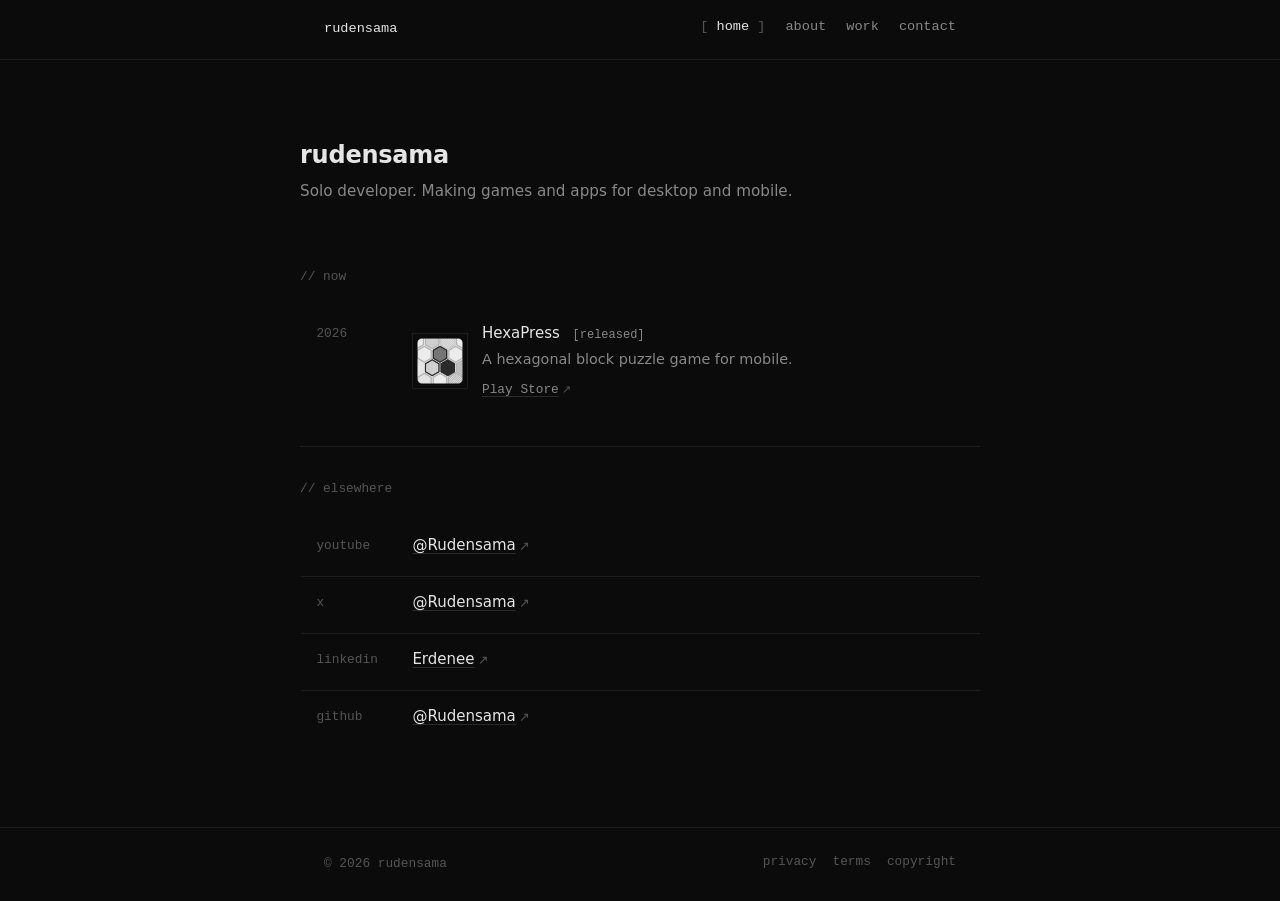
==== index.html @ e8235f29 "Restyle site with sharper, hand-built feel Replace rounded pill badges, card-hover backgrounds, and " ====
<!DOCTYPE html>
<html lang="en">
<head>
<meta charset="UTF-8" />
<meta name="viewport" content="width=device-width, initial-scale=1.0" />
<title>rudensama</title>
<meta name="description" content="rudensama — solo developer making games and apps." />
<meta name="theme-color" content="#0b0b0b" />
<link rel="icon" type="image/svg+xml" href="assets/img/favicon.svg" />
<link rel="stylesheet" href="assets/css/style.css" />
</head>
<body>

<header class="site-header">
  <nav class="nav">
    <a href="index.html" class="brand">rudensama</a>
    <button class="nav-toggle" aria-label="Toggle menu">menu</button>
    <ul class="nav-links">
      <li><a href="index.html">home</a></li>
      <li><a href="about.html">about</a></li>
      <li><a href="work.html">work</a></li>
      <li><a href="contact.html">contact</a></li>
    </ul>
  </nav>
</header>

<main>
  <section class="container intro">
    <h1>rudensama</h1>
    <p>Solo developer. Making games and apps for desktop and mobile.</p>
  </section>

  <section class="container section">
    <div class="section-label">now</div>
    <ul class="list">
      <li>
        <span class="meta">2026</span>
        <div class="item">
          <img class="thumb" src="assets/img/hexapress-icon.webp" alt="HexaPress icon" width="56" height="56" />
          <div>
            <div class="title">HexaPress <span class="badge badge-live">released</span></div>
            <div class="desc">A hexagonal block puzzle game for mobile.</div>
            <a class="btn" href="https://play.google.com/store/apps/details?id=rudensama.game.hexapress" target="_blank" rel="noopener">Play Store</a>
          </div>
        </div>
      </li>
    </ul>
  </section>

  <section class="container section">
    <div class="section-label">elsewhere</div>
    <ul class="list">
      <li>
        <span class="meta">youtube</span>
        <div>
          <div class="title"><a href="https://www.youtube.com/@Rudensama" target="_blank" rel="noopener">@Rudensama</a></div>
        </div>
      </li>
      <li>
        <span class="meta">x</span>
        <div>
          <div class="title"><a href="https://x.com/Rudensama" target="_blank" rel="noopener">@Rudensama</a></div>
        </div>
      </li>
      <li>
        <span class="meta">linkedin</span>
        <div>
          <div class="title"><a href="https://www.linkedin.com/in/sod-erdene-byambatogtokh-0b4773265/" target="_blank" rel="noopener">Erdenee</a></div>
        </div>
      </li>
      <li>
        <span class="meta">github</span>
        <div>
          <div class="title"><a href="https://github.com/Rudensama" target="_blank" rel="noopener">@Rudensama</a></div>
        </div>
      </li>
    </ul>
  </section>
</main>

<footer class="site-footer">
  <div class="container footer-row">
    <div>© <span data-year>2026</span> rudensama</div>
    <ul class="footer-links">
      <li><a href="privacy.html">privacy</a></li>
      <li><a href="terms.html">terms</a></li>
      <li><a href="copyright.html">copyright</a></li>
    </ul>
  </div>
</footer>

<script src="assets/js/main.js"></script>
</body>
</html>
---- assets/css/style.css ----
:root {
  --bg: #0b0b0b;
  --bg-elev: #111111;
  --text: #e5e5e5;
  --text-dim: #888888;
  --text-faint: #555555;
  --border: #1d1d1d;
  --border-strong: #2a2a2a;
  --accent: #ffffff;
  --maxw: 680px;
  --font: ui-sans-serif, system-ui, -apple-system, "Segoe UI", Roboto, sans-serif;
  --font-mono: ui-monospace, "JetBrains Mono", "SF Mono", Menlo, Consolas, monospace;
}

* {
  box-sizing: border-box;
  margin: 0;
  padding: 0;
}

html, body {
  background: var(--bg);
  color: var(--text);
}

body {
  font-family: var(--font);
  font-size: 15px;
  line-height: 1.6;
  min-height: 100vh;
  display: flex;
  flex-direction: column;
  -webkit-font-smoothing: antialiased;
  -moz-osx-font-smoothing: grayscale;
}

a {
  color: var(--text);
  text-decoration: underline;
  text-decoration-color: var(--border-strong);
  text-underline-offset: 3px;
  transition: text-decoration-color 0.15s ease;
}

a:hover {
  text-decoration-color: var(--text);
}

h1, h2, h3 {
  font-weight: 600;
  letter-spacing: -0.01em;
  color: var(--text);
}

h1 { font-size: 1.5rem; line-height: 1.3; }
h2 { font-size: 1.05rem; margin-bottom: 0.75rem; }
h3 { font-size: 0.95rem; margin-bottom: 0.25rem; }

p {
  color: var(--text-dim);
  margin-bottom: 1rem;
}

p strong { color: var(--text); font-weight: 600; }

ul {
  padding-left: 1.1rem;
  color: var(--text-dim);
  margin-bottom: 1rem;
}
ul li { margin-bottom: 0.3rem; }

code {
  font-family: var(--font-mono);
  font-size: 0.85em;
  color: var(--text);
  background: var(--bg-elev);
  padding: 0.1rem 0.35rem;
}

hr {
  border: none;
  border-top: 1px solid var(--border);
  margin: 2rem 0;
}

/* Layout */
.container {
  width: 100%;
  max-width: var(--maxw);
  margin: 0 auto;
  padding: 0 1.5rem;
}

main {
  flex: 1;
  padding: 3rem 0 5rem;
}

/* Header / Nav */
.site-header {
  border-bottom: 1px solid var(--border);
}

.nav {
  display: flex;
  align-items: center;
  justify-content: space-between;
  padding: 1rem 1.5rem;
  max-width: var(--maxw);
  margin: 0 auto;
  font-family: var(--font-mono);
  font-size: 0.85rem;
}

.brand {
  color: var(--text);
  text-decoration: none;
  font-weight: 500;
}

.brand:hover { text-decoration: none; }

.nav-links {
  list-style: none;
  padding: 0;
  margin: 0;
  display: flex;
  gap: 1.25rem;
}

.nav-links a {
  color: var(--text-dim);
  text-decoration: none;
}

.nav-links a:hover {
  color: var(--text);
}

.nav-links a.active {
  color: var(--text);
  text-decoration: none;
}

.nav-links a.active::before { content: "[ "; color: var(--text-faint); }
.nav-links a.active::after { content: " ]"; color: var(--text-faint); }

.nav-toggle {
  display: none;
  background: none;
  border: 1px solid var(--border);
  color: var(--text-dim);
  padding: 0.25rem 0.55rem;
  cursor: pointer;
  font-size: 0.9rem;
  font-family: var(--font-mono);
}

@media (max-width: 560px) {
  .nav-toggle { display: block; }
  .nav-links {
    display: none;
    position: absolute;
    top: 100%;
    left: 0;
    right: 0;
    flex-direction: column;
    background: var(--bg);
    border-bottom: 1px solid var(--border);
    padding: 0.75rem 1.5rem 1rem;
    gap: 0.6rem;
    z-index: 50;
  }
  .nav-links.open { display: flex; }
}

/* Hero / intro block */
.intro {
  padding: 2rem 0 1rem;
}

.intro h1 {
  margin-bottom: 0.5rem;
}

.intro p {
  font-size: 0.95rem;
  max-width: 540px;
}

/* Sections */
.section {
  padding: 2rem 0 0;
}

.section + .section {
  border-top: 1px solid var(--border);
  margin-top: 2rem;
}

.section-label {
  font-family: var(--font-mono);
  font-size: 0.8rem;
  color: var(--text-faint);
  margin-bottom: 1.25rem;
}

.section-label::before {
  content: "// ";
}

/* Work / project list */
.list {
  list-style: none;
  padding: 0;
  margin: 0;
}

.list li {
  display: grid;
  grid-template-columns: 5rem 1fr;
  gap: 1rem;
  padding: 0.85rem 0 0.85rem 0.9rem;
  border-left: 2px solid transparent;
  transition: border-color 0.15s ease;
}

.list li + li {
  border-top: 1px solid var(--border);
}

.list li:hover {
  border-left-color: var(--text-dim);
}

.list .meta {
  font-family: var(--font-mono);
  font-size: 0.8rem;
  color: var(--text-faint);
  padding-top: 0.15rem;
}

.list .item {
  display: flex;
  align-items: center;
  gap: 0.85rem;
}

.list .thumb {
  width: 56px;
  height: 56px;
  border: 1px solid var(--border);
  filter: grayscale(1);
  flex-shrink: 0;
}

.list .title {
  color: var(--text);
  font-weight: 500;
}

.list .desc {
  color: var(--text-dim);
  font-size: 0.9rem;
  margin-top: 0.15rem;
}

/* Status badges */
.badge {
  display: inline;
  font-family: var(--font-mono);
  font-size: 0.75rem;
  color: var(--text-faint);
  margin-left: 0.5rem;
}

.badge::before { content: "["; }
.badge::after { content: "]"; }

.badge-live {
  color: var(--text-dim);
}

.badge-soon {
  color: var(--text-faint);
}

/* Buttons */
.btn {
  display: inline-block;
  font-family: var(--font-mono);
  font-size: 0.8rem;
  margin-top: 0.6rem;
  color: var(--text-dim);
  text-decoration: underline;
  text-decoration-color: var(--border-strong);
  text-underline-offset: 3px;
}

.btn:hover {
  color: var(--text);
  text-decoration-color: var(--text);
}

/* Legal pages */
.legal {
  max-width: var(--maxw);
  margin: 0 auto;
}

.legal h1 {
  font-size: 1.4rem;
  margin-bottom: 0.25rem;
}

.legal .updated {
  font-family: var(--font-mono);
  font-size: 0.8rem;
  color: var(--text-faint);
  margin-bottom: 2rem;
}

.legal h2 {
  margin-top: 2rem;
  font-size: 1rem;
  color: var(--text);
}

.legal h3 {
  margin-top: 1.25rem;
  font-size: 0.9rem;
  color: var(--text);
}

/* Footer */
.site-footer {
  border-top: 1px solid var(--border);
  padding: 1.5rem 0;
  margin-top: auto;
  color: var(--text-faint);
  font-family: var(--font-mono);
  font-size: 0.8rem;
}

.footer-row {
  display: flex;
  justify-content: space-between;
  align-items: center;
  gap: 1rem;
  flex-wrap: wrap;
}

.footer-links {
  display: flex;
  gap: 1rem;
  list-style: none;
  flex-wrap: wrap;
  padding: 0;
  margin: 0;
}

.footer-links a {
  color: var(--text-faint);
  text-decoration: none;
}

.footer-links a:hover {
  color: var(--text);
}

/* Email */
.email {
  font-family: var(--font-mono);
  color: var(--text);
}

::selection {
  background: var(--text);
  color: var(--bg);
}

/* Keyboard focus */
a:focus-visible,
button:focus-visible {
  outline: 1px solid var(--text);
  outline-offset: 3px;
  border-radius: 2px;
}

/* External links */
a[target="_blank"]::after {
  content: "\2197";
  display: inline-block;
  margin-left: 0.25em;
  color: var(--text-faint);
  font-size: 0.85em;
  text-decoration: none;
}
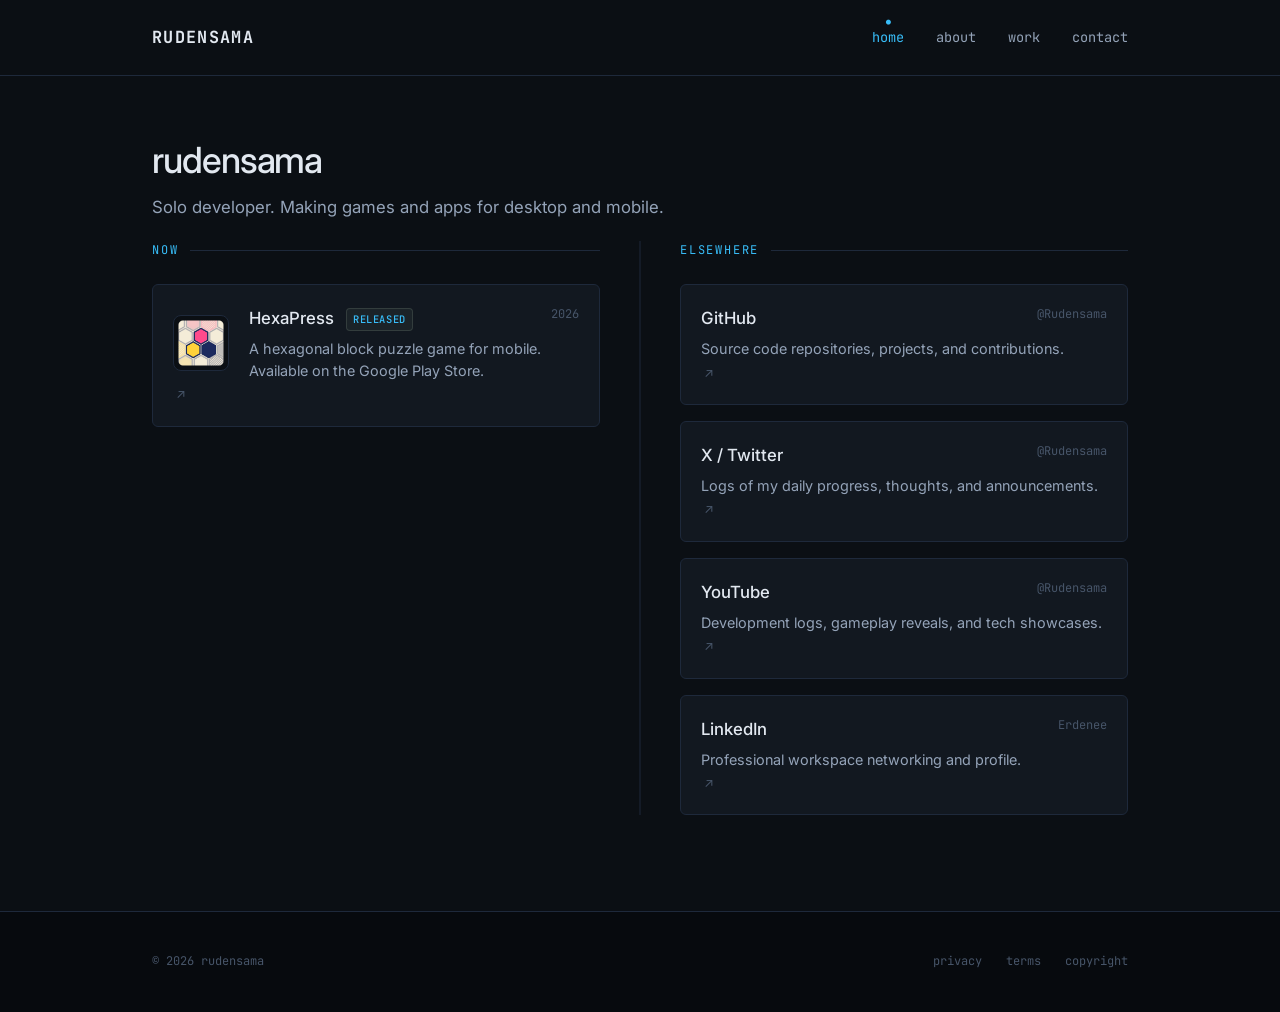
==== commit b958bb20: "Update all pages with refined styling and content" ====
--- a/index.html
+++ b/index.html
@@ -1,13 +1,13 @@
 <!DOCTYPE html>
 <html lang="en">
 <head>
-<meta charset="UTF-8" />
-<meta name="viewport" content="width=device-width, initial-scale=1.0" />
-<title>rudensama</title>
-<meta name="description" content="rudensama — solo developer making games and apps." />
-<meta name="theme-color" content="#0b0b0b" />
-<link rel="icon" type="image/svg+xml" href="assets/img/favicon.svg" />
-<link rel="stylesheet" href="assets/css/style.css" />
+  <meta charset="UTF-8" />
+  <meta name="viewport" content="width=device-width, initial-scale=1.0" />
+  <title>rudensama</title>
+  <meta name="description" content="rudensama — solo developer making games and apps." />
+  <meta name="theme-color" content="#0b0f14" />
+  <link rel="icon" type="image/svg+xml" href="assets/img/favicon.svg" />
+  <link rel="stylesheet" href="assets/css/style.css" />
 </head>
 <body>
 
@@ -25,57 +25,75 @@
 </header>
 
 <main>
-  <section class="container intro">
-    <h1>rudensama</h1>
-    <p>Solo developer. Making games and apps for desktop and mobile.</p>
-  </section>
-
-  <section class="container section">
-    <div class="section-label">now</div>
-    <ul class="list">
-      <li>
-        <span class="meta">2026</span>
-        <div class="item">
-          <img class="thumb" src="assets/img/hexapress-icon.webp" alt="HexaPress icon" width="56" height="56" />
-          <div>
-            <div class="title">HexaPress <span class="badge badge-live">released</span></div>
-            <div class="desc">A hexagonal block puzzle game for mobile.</div>
-            <a class="btn" href="https://play.google.com/store/apps/details?id=rudensama.game.hexapress" target="_blank" rel="noopener">Play Store</a>
+  <div class="container fade-in">
+    <div class="intro-block">
+      <h1>rudensama</h1>
+      <p>Solo developer. Making games and apps for desktop and mobile.</p>
+    </div>
+    
+    <div class="main-grid">
+      <!-- Column 1: Featured Work / Now -->
+      <div class="grid-col">
+        <section>
+          <div class="section-title">now</div>
+          <div class="list">
+            <a href="https://play.google.com/store/apps/details?id=rudensama.game.hexapress" class="list-item" target="_blank" rel="noopener">
+              <div class="list-item-content">
+                <img class="list-item-icon" src="assets/img/hexapress-icon.webp" alt="HexaPress icon" width="56" height="56" />
+                <div class="list-item-text">
+                  <div class="list-item-header">
+                    <span class="item-title">HexaPress <span class="badge badge-live">released</span></span>
+                    <span class="item-meta">2026</span>
+                  </div>
+                  <div class="item-desc">A hexagonal block puzzle game for mobile. Available on the Google Play Store.</div>
+                </div>
+              </div>
+            </a>
           </div>
-        </div>
-      </li>
-    </ul>
-  </section>
-
-  <section class="container section">
-    <div class="section-label">elsewhere</div>
-    <ul class="list">
-      <li>
-        <span class="meta">youtube</span>
-        <div>
-          <div class="title"><a href="https://www.youtube.com/@Rudensama" target="_blank" rel="noopener">@Rudensama</a></div>
-        </div>
-      </li>
-      <li>
-        <span class="meta">x</span>
-        <div>
-          <div class="title"><a href="https://x.com/Rudensama" target="_blank" rel="noopener">@Rudensama</a></div>
-        </div>
-      </li>
-      <li>
-        <span class="meta">linkedin</span>
-        <div>
-          <div class="title"><a href="https://www.linkedin.com/in/sod-erdene-byambatogtokh-0b4773265/" target="_blank" rel="noopener">Erdenee</a></div>
-        </div>
-      </li>
-      <li>
-        <span class="meta">github</span>
-        <div>
-          <div class="title"><a href="https://github.com/Rudensama" target="_blank" rel="noopener">@Rudensama</a></div>
-        </div>
-      </li>
-    </ul>
-  </section>
+        </section>
+      </div>
+      
+      <!-- Column 2: Else / Connections -->
+      <div class="grid-col">
+        <section>
+          <div class="section-title">elsewhere</div>
+          <div class="list">
+            <a href="https://github.com/Rudensama" class="list-item" target="_blank" rel="noopener">
+              <div class="list-item-header">
+                <span class="item-title">GitHub</span>
+                <span class="item-meta">@Rudensama</span>
+              </div>
+              <div class="item-desc">Source code repositories, projects, and contributions.</div>
+            </a>
+            
+            <a href="https://x.com/Rudensama" class="list-item" target="_blank" rel="noopener">
+              <div class="list-item-header">
+                <span class="item-title">X / Twitter</span>
+                <span class="item-meta">@Rudensama</span>
+              </div>
+              <div class="item-desc">Logs of my daily progress, thoughts, and announcements.</div>
+            </a>
+            
+            <a href="https://www.youtube.com/@Rudensama" class="list-item" target="_blank" rel="noopener">
+              <div class="list-item-header">
+                <span class="item-title">YouTube</span>
+                <span class="item-meta">@Rudensama</span>
+              </div>
+              <div class="item-desc">Development logs, gameplay reveals, and tech showcases.</div>
+            </a>
+            
+            <a href="https://www.linkedin.com/in/sod-erdene-byambatogtokh-0b4773265/" class="list-item" target="_blank" rel="noopener">
+              <div class="list-item-header">
+                <span class="item-title">LinkedIn</span>
+                <span class="item-meta">Erdenee</span>
+              </div>
+              <div class="item-desc">Professional workspace networking and profile.</div>
+            </a>
+          </div>
+        </section>
+      </div>
+    </div>
+  </div>
 </main>
 
 <footer class="site-footer">
--- a/assets/css/style.css
+++ b/assets/css/style.css
@@ -1,87 +1,100 @@
+@import url('https://fonts.googleapis.com/css2?family=Inter:ital,opsz,wght@0,14..32,100..900;1,14..32,100..900&family=JetBrains+Mono:ital,wght@0,100..800;1,100..800&display=swap');
+
 :root {
-  --bg: #0b0b0b;
-  --bg-elev: #111111;
-  --text: #e5e5e5;
-  --text-dim: #888888;
-  --text-faint: #555555;
-  --border: #1d1d1d;
-  --border-strong: #2a2a2a;
-  --accent: #ffffff;
-  --maxw: 680px;
-  --font: ui-sans-serif, system-ui, -apple-system, "Segoe UI", Roboto, sans-serif;
-  --font-mono: ui-monospace, "JetBrains Mono", "SF Mono", Menlo, Consolas, monospace;
-}
-
-* {
+  --bg: #0b0f14;
+  --bg-elev: #121820;
+  --bg-hover: #1a222d;
+  --text: #e2e8f0;
+  --text-dim: #94a3b8;
+  --text-faint: #475569;
+  --border: #1e293b;
+  --border-hover: #334155;
+  --accent: #38bdf8;
+  --accent-dim: #0284c7;
+  --accent-faint: rgba(56, 189, 248, 0.05);
+  --maxw: 1040px;
+  --font: 'Inter', -apple-system, BlinkMacSystemFont, "Segoe UI", Roboto, sans-serif;
+  --font-mono: 'JetBrains Mono', ui-monospace, "SF Mono", Menlo, Monaco, Consolas, monospace;
+  --transition: all 0.25s cubic-bezier(0.16, 1, 0.3, 1);
+}
+
+*, *::before, *::after {
   box-sizing: border-box;
   margin: 0;
   padding: 0;
 }
 
-html, body {
+html {
+  scroll-behavior: smooth;
   background: var(--bg);
-  color: var(--text);
 }
 
 body {
+  background: var(--bg);
+  color: var(--text);
   font-family: var(--font);
   font-size: 15px;
-  line-height: 1.6;
+  line-height: 1.625;
   min-height: 100vh;
   display: flex;
   flex-direction: column;
   -webkit-font-smoothing: antialiased;
   -moz-osx-font-smoothing: grayscale;
-}
-
+  overflow-x: hidden;
+}
+
+/* Typography */
+h1, h2, h3 {
+  color: var(--text);
+  font-weight: 500;
+  letter-spacing: -0.02em;
+}
+
+p {
+  color: var(--text-dim);
+  margin-bottom: 1.25rem;
+}
+
+p strong {
+  color: var(--text);
+  font-weight: 600;
+}
+
+code {
+  font-family: var(--font-mono);
+  font-size: 0.85em;
+  background: var(--bg-elev);
+  border: 1px solid var(--border);
+  padding: 0.15rem 0.4rem;
+  border-radius: 4px;
+  color: var(--text);
+}
+
+/* Links */
 a {
   color: var(--text);
-  text-decoration: underline;
-  text-decoration-color: var(--border-strong);
-  text-underline-offset: 3px;
-  transition: text-decoration-color 0.15s ease;
+  text-decoration: none;
+  border-bottom: 1px solid var(--border);
+  transition: var(--transition);
 }
 
 a:hover {
-  text-decoration-color: var(--text);
-}
-
-h1, h2, h3 {
-  font-weight: 600;
-  letter-spacing: -0.01em;
-  color: var(--text);
-}
-
-h1 { font-size: 1.5rem; line-height: 1.3; }
-h2 { font-size: 1.05rem; margin-bottom: 0.75rem; }
-h3 { font-size: 0.95rem; margin-bottom: 0.25rem; }
-
-p {
-  color: var(--text-dim);
-  margin-bottom: 1rem;
-}
-
-p strong { color: var(--text); font-weight: 600; }
-
-ul {
-  padding-left: 1.1rem;
-  color: var(--text-dim);
-  margin-bottom: 1rem;
-}
-ul li { margin-bottom: 0.3rem; }
-
-code {
-  font-family: var(--font-mono);
+  color: var(--accent);
+  border-bottom-color: var(--accent);
+}
+
+a[target="_blank"]::after {
+  content: "\2197";
+  display: inline-block;
+  margin-left: 0.25em;
+  color: var(--text-faint);
   font-size: 0.85em;
-  color: var(--text);
-  background: var(--bg-elev);
-  padding: 0.1rem 0.35rem;
-}
-
-hr {
-  border: none;
-  border-top: 1px solid var(--border);
-  margin: 2rem 0;
+  transition: var(--transition);
+}
+
+a[target="_blank"]:hover::after {
+  color: var(--accent);
+  transform: translate(1px, -1px);
 }
 
 /* Layout */
@@ -89,76 +102,152 @@
   width: 100%;
   max-width: var(--maxw);
   margin: 0 auto;
-  padding: 0 1.5rem;
+  padding: 0 2rem;
 }
 
 main {
   flex: 1;
-  padding: 3rem 0 5rem;
-}
-
-/* Header / Nav */
+  padding: 4rem 0 6rem;
+}
+
+/* Symmetrical Grid System */
+.main-grid {
+  display: grid;
+  grid-template-columns: 1fr;
+  gap: 3rem;
+  align-items: start;
+}
+
+@media (min-width: 768px) {
+  .main-grid {
+    grid-template-columns: 1fr 1fr;
+    gap: 5rem;
+    position: relative;
+  }
+  
+  .main-grid::before {
+    content: '';
+    position: absolute;
+    top: 0;
+    bottom: 0;
+    left: 50%;
+    width: 1px;
+    background: var(--border);
+    transform: translateX(-50%);
+    pointer-events: none;
+  }
+}
+
+.grid-col {
+  display: flex;
+  flex-direction: column;
+  gap: 2.5rem;
+}
+
+/* Site Header */
 .site-header {
   border-bottom: 1px solid var(--border);
+  padding: 1.5rem 0;
+  position: relative;
 }
 
 .nav {
   display: flex;
+  justify-content: space-between;
   align-items: center;
-  justify-content: space-between;
-  padding: 1rem 1.5rem;
   max-width: var(--maxw);
   margin: 0 auto;
-  font-family: var(--font-mono);
-  font-size: 0.85rem;
+  padding: 0 2rem;
 }
 
 .brand {
-  color: var(--text);
-  text-decoration: none;
-  font-weight: 500;
-}
-
-.brand:hover { text-decoration: none; }
+  font-family: var(--font-mono);
+  font-weight: 700;
+  font-size: 1.05rem;
+  letter-spacing: 0.08em;
+  text-transform: uppercase;
+  color: var(--text);
+  border: none;
+}
+
+.brand:hover {
+  color: var(--accent);
+  border: none;
+}
 
 .nav-links {
+  display: flex;
+  gap: 2rem;
   list-style: none;
   padding: 0;
   margin: 0;
-  display: flex;
-  gap: 1.25rem;
 }
 
 .nav-links a {
-  color: var(--text-dim);
-  text-decoration: none;
+  font-family: var(--font-mono);
+  font-size: 0.85rem;
+  text-transform: lowercase;
+  color: var(--text-dim);
+  border: none;
+  position: relative;
+  padding: 0.25rem 0;
+}
+
+.nav-links a::after {
+  content: '';
+  position: absolute;
+  bottom: 0;
+  left: 0;
+  width: 0;
+  height: 1px;
+  background: var(--accent);
+  transition: var(--transition);
 }
 
 .nav-links a:hover {
   color: var(--text);
 }
 
+.nav-links a:hover::after {
+  width: 100%;
+}
+
 .nav-links a.active {
-  color: var(--text);
-  text-decoration: none;
-}
-
-.nav-links a.active::before { content: "[ "; color: var(--text-faint); }
-.nav-links a.active::after { content: " ]"; color: var(--text-faint); }
+  color: var(--accent);
+}
+
+.nav-links a.active::before {
+  content: '●';
+  font-size: 0.5rem;
+  position: absolute;
+  top: -0.5rem;
+  left: 50%;
+  transform: translateX(-50%);
+  color: var(--accent);
+}
 
 .nav-toggle {
   display: none;
   background: none;
   border: 1px solid var(--border);
-  color: var(--text-dim);
-  padding: 0.25rem 0.55rem;
+  border-radius: 4px;
+  color: var(--text-dim);
+  padding: 0.4rem 0.8rem;
   cursor: pointer;
-  font-size: 0.9rem;
-  font-family: var(--font-mono);
-}
-
-@media (max-width: 560px) {
-  .nav-toggle { display: block; }
+  font-size: 0.8rem;
+  font-family: var(--font-mono);
+  transition: var(--transition);
+}
+
+.nav-toggle:hover {
+  border-color: var(--accent);
+  color: var(--text);
+}
+
+@media (max-width: 767px) {
+  .nav-toggle {
+    display: block;
+  }
   .nav-links {
     display: none;
     position: absolute;
@@ -168,194 +257,351 @@
     flex-direction: column;
     background: var(--bg);
     border-bottom: 1px solid var(--border);
-    padding: 0.75rem 1.5rem 1rem;
-    gap: 0.6rem;
-    z-index: 50;
-  }
-  .nav-links.open { display: flex; }
-}
-
-/* Hero / intro block */
-.intro {
-  padding: 2rem 0 1rem;
-}
-
-.intro h1 {
-  margin-bottom: 0.5rem;
-}
-
-.intro p {
-  font-size: 0.95rem;
-  max-width: 540px;
+    padding: 1.5rem 2rem;
+    gap: 1rem;
+    z-index: 100;
+  }
+  .nav-links.open {
+    display: flex;
+  }
+  .nav-links a.active::before {
+    display: none;
+  }
+  .nav-links a.active::after {
+    content: '';
+    position: absolute;
+    bottom: 0;
+    left: 0;
+    width: 1rem;
+    height: 1px;
+    background: var(--accent);
+  }
+}
+
+/* Intro block */
+.intro-block {
+  margin-bottom: 1rem;
+}
+
+.intro-block h1 {
+  font-size: 2.25rem;
+  line-height: 1.15;
+  margin-bottom: 0.75rem;
+  letter-spacing: -0.03em;
+}
+
+.intro-block p {
+  font-size: 1.05rem;
+  color: var(--text-dim);
+  line-height: 1.6;
 }
 
 /* Sections */
-.section {
-  padding: 2rem 0 0;
-}
-
-.section + .section {
-  border-top: 1px solid var(--border);
-  margin-top: 2rem;
-}
-
-.section-label {
-  font-family: var(--font-mono);
-  font-size: 0.8rem;
-  color: var(--text-faint);
-  margin-bottom: 1.25rem;
-}
-
-.section-label::before {
-  content: "// ";
-}
-
-/* Work / project list */
+.section-title {
+  font-family: var(--font-mono);
+  font-size: 0.75rem;
+  text-transform: uppercase;
+  letter-spacing: 0.15em;
+  color: var(--accent);
+  margin-bottom: 1.5rem;
+  display: flex;
+  align-items: center;
+  gap: 0.75rem;
+}
+
+.section-title::after {
+  content: '';
+  flex: 1;
+  height: 1px;
+  background: var(--border);
+}
+
+/* Dynamic Cards / Lists */
 .list {
   list-style: none;
   padding: 0;
   margin: 0;
-}
-
-.list li {
-  display: grid;
-  grid-template-columns: 5rem 1fr;
+  display: flex;
+  flex-direction: column;
   gap: 1rem;
-  padding: 0.85rem 0 0.85rem 0.9rem;
-  border-left: 2px solid transparent;
-  transition: border-color 0.15s ease;
-}
-
-.list li + li {
-  border-top: 1px solid var(--border);
-}
-
-.list li:hover {
-  border-left-color: var(--text-dim);
-}
-
-.list .meta {
-  font-family: var(--font-mono);
-  font-size: 0.8rem;
-  color: var(--text-faint);
-  padding-top: 0.15rem;
-}
-
-.list .item {
-  display: flex;
+}
+
+.list-item {
+  display: block;
+  border: 1px solid var(--border);
+  background: var(--bg-elev);
+  padding: 1.25rem;
+  border-radius: 6px;
+  transition: var(--transition);
+  text-decoration: none;
+  color: inherit;
+}
+
+.list-item:hover {
+  border-color: var(--accent);
+  background: var(--bg-hover);
+  transform: translateY(-2px);
+}
+
+.list-item:hover .item-title {
+  color: var(--accent);
+}
+
+.list-item-content {
+  display: flex;
+  gap: 1.25rem;
   align-items: center;
-  gap: 0.85rem;
-}
-
-.list .thumb {
+}
+
+.list-item-icon {
   width: 56px;
   height: 56px;
+  border-radius: 8px;
   border: 1px solid var(--border);
-  filter: grayscale(1);
+  background: var(--bg);
+  object-fit: cover;
   flex-shrink: 0;
-}
-
-.list .title {
-  color: var(--text);
+  transition: var(--transition);
+}
+
+.list-item:hover .list-item-icon {
+  border-color: var(--accent);
+}
+
+.list-item-text {
+  flex: 1;
+}
+
+.list-item-header {
+  display: flex;
+  justify-content: space-between;
+  align-items: flex-start;
+  gap: 0.5rem;
+  margin-bottom: 0.35rem;
+}
+
+.item-title {
+  font-size: 1.05rem;
   font-weight: 500;
-}
-
-.list .desc {
-  color: var(--text-dim);
-  font-size: 0.9rem;
-  margin-top: 0.15rem;
-}
-
-/* Status badges */
-.badge {
-  display: inline;
+  color: var(--text);
+  transition: var(--transition);
+}
+
+.item-meta {
   font-family: var(--font-mono);
   font-size: 0.75rem;
   color: var(--text-faint);
+  white-space: nowrap;
+}
+
+.item-desc {
+  font-size: 0.9rem;
+  color: var(--text-dim);
+  line-height: 1.5;
+}
+
+/* Badges */
+.badge {
+  display: inline-block;
+  font-family: var(--font-mono);
+  font-size: 0.65rem;
+  font-weight: 500;
+  text-transform: uppercase;
+  letter-spacing: 0.05em;
+  padding: 0.15rem 0.4rem;
+  border-radius: 4px;
+  border: 1px solid transparent;
   margin-left: 0.5rem;
-}
-
-.badge::before { content: "["; }
-.badge::after { content: "]"; }
+  vertical-align: middle;
+}
 
 .badge-live {
-  color: var(--text-dim);
+  background: rgba(143, 168, 143, 0.08);
+  color: var(--accent);
+  border-color: rgba(143, 168, 143, 0.2);
 }
 
 .badge-soon {
+  background: rgba(80, 90, 80, 0.08);
+  color: var(--text-dim);
+  border-color: rgba(80, 90, 80, 0.2);
+}
+
+/* Buttons (DRY implementation) */
+.btn {
+  display: inline-flex;
+  align-items: center;
+  justify-content: center;
+  gap: 0.5rem;
+  font-family: var(--font-mono);
+  font-size: 0.8rem;
+  font-weight: 500;
+  color: var(--text);
+  background: var(--bg-elev);
+  border: 1px solid var(--border);
+  padding: 0.5rem 1rem;
+  border-radius: 4px;
+  text-decoration: none;
+  transition: var(--transition);
+  cursor: pointer;
+  margin-top: 0.75rem;
+}
+
+.btn::after {
+  content: none !important; /* Prevent external link arrow on buttons */
+}
+
+.btn:hover {
+  color: var(--bg);
+  background: var(--accent);
+  border-color: var(--accent);
+}
+
+.btn-secondary {
+  background: transparent;
+  border-color: var(--border);
+  color: var(--text-dim);
+}
+
+.btn-secondary:hover {
+  background: var(--bg-elev);
+  border-color: var(--accent);
+  color: var(--text);
+}
+
+/* Support guidelines */
+.checklist {
+  list-style: none;
+  padding: 0;
+  margin: 0 0 1.5rem 0;
+  display: flex;
+  flex-direction: column;
+  gap: 0.5rem;
+}
+
+.checklist li {
+  position: relative;
+  padding-left: 1.5rem;
+  color: var(--text-dim);
+  font-size: 0.925rem;
+}
+
+.checklist li::before {
+  content: '→';
+  position: absolute;
+  left: 0;
+  color: var(--accent);
+  font-family: var(--font-mono);
+}
+
+/* Legal Pages Styling (Sticky Symmetrical Layout) */
+.legal-sidebar {
+  position: sticky;
+  top: 3rem;
+}
+
+.legal-sidebar h1 {
+  font-size: 2.25rem;
+  margin-bottom: 0.5rem;
+  letter-spacing: -0.03em;
+}
+
+.legal-sidebar .updated {
+  font-family: var(--font-mono);
+  font-size: 0.75rem;
   color: var(--text-faint);
-}
-
-/* Buttons */
-.btn {
-  display: inline-block;
+  margin-bottom: 2.5rem;
+}
+
+.legal-toc {
+  list-style: none;
+  padding: 0;
+  margin: 0;
+  display: none;
+  flex-direction: column;
+  gap: 0.75rem;
+}
+
+@media (min-width: 768px) {
+  .legal-toc {
+    display: flex;
+  }
+}
+
+.legal-toc a {
   font-family: var(--font-mono);
   font-size: 0.8rem;
-  margin-top: 0.6rem;
-  color: var(--text-dim);
-  text-decoration: underline;
-  text-decoration-color: var(--border-strong);
-  text-underline-offset: 3px;
-}
-
-.btn:hover {
-  color: var(--text);
-  text-decoration-color: var(--text);
-}
-
-/* Legal pages */
-.legal {
-  max-width: var(--maxw);
-  margin: 0 auto;
-}
-
-.legal h1 {
-  font-size: 1.4rem;
-  margin-bottom: 0.25rem;
-}
-
-.legal .updated {
-  font-family: var(--font-mono);
-  font-size: 0.8rem;
-  color: var(--text-faint);
-  margin-bottom: 2rem;
-}
-
-.legal h2 {
-  margin-top: 2rem;
-  font-size: 1rem;
-  color: var(--text);
-}
-
-.legal h3 {
-  margin-top: 1.25rem;
-  font-size: 0.9rem;
-  color: var(--text);
-}
-
-/* Footer */
+  color: var(--text-dim);
+  border: none;
+}
+
+.legal-toc a:hover {
+  color: var(--accent);
+}
+
+.legal-content h2 {
+  font-size: 1.15rem;
+  margin: 2.5rem 0 1rem;
+  color: var(--text);
+  font-weight: 600;
+  display: flex;
+  align-items: center;
+  gap: 0.5rem;
+}
+
+.legal-content h2::before {
+  content: '#';
+  color: var(--accent-dim);
+  font-family: var(--font-mono);
+  font-weight: 400;
+  font-size: 0.9em;
+}
+
+.legal-content h3 {
+  font-size: 0.95rem;
+  margin: 1.5rem 0 0.5rem;
+  color: var(--text);
+}
+
+.legal-content ul {
+  padding-left: 1.25rem;
+  color: var(--text-dim);
+  margin-bottom: 1.25rem;
+}
+
+.legal-content ul li {
+  margin-bottom: 0.4rem;
+  font-size: 0.925rem;
+}
+
+.legal-content p {
+  font-size: 0.925rem;
+  margin-bottom: 1.25rem;
+}
+
+/* Site Footer */
 .site-footer {
   border-top: 1px solid var(--border);
-  padding: 1.5rem 0;
+  padding: 2.5rem 0;
   margin-top: auto;
-  color: var(--text-faint);
-  font-family: var(--font-mono);
-  font-size: 0.8rem;
+  background: #070a0e;
 }
 
 .footer-row {
   display: flex;
   justify-content: space-between;
   align-items: center;
-  gap: 1rem;
+  gap: 1.5rem;
   flex-wrap: wrap;
+  font-family: var(--font-mono);
+  font-size: 0.75rem;
+  color: var(--text-faint);
 }
 
 .footer-links {
   display: flex;
-  gap: 1rem;
+  gap: 1.5rem;
   list-style: none;
-  flex-wrap: wrap;
   padding: 0;
   margin: 0;
 }
@@ -363,37 +609,32 @@
 .footer-links a {
   color: var(--text-faint);
   text-decoration: none;
+  border: none;
 }
 
 .footer-links a:hover {
-  color: var(--text);
-}
-
-/* Email */
-.email {
-  font-family: var(--font-mono);
-  color: var(--text);
-}
-
+  color: var(--accent);
+}
+
+/* Animations */
+@keyframes fadeIn {
+  from { opacity: 0; transform: translateY(8px); }
+  to { opacity: 1; transform: translateY(0); }
+}
+
+.fade-in {
+  animation: fadeIn 0.4s cubic-bezier(0.16, 1, 0.3, 1) forwards;
+}
+
+/* Selection and Focus */
 ::selection {
-  background: var(--text);
+  background: var(--accent);
   color: var(--bg);
 }
 
-/* Keyboard focus */
 a:focus-visible,
 button:focus-visible {
-  outline: 1px solid var(--text);
+  outline: 2px solid var(--accent);
   outline-offset: 3px;
-  border-radius: 2px;
-}
-
-/* External links */
-a[target="_blank"]::after {
-  content: "\2197";
-  display: inline-block;
-  margin-left: 0.25em;
-  color: var(--text-faint);
-  font-size: 0.85em;
-  text-decoration: none;
-}
+  border-radius: 4px;
+}
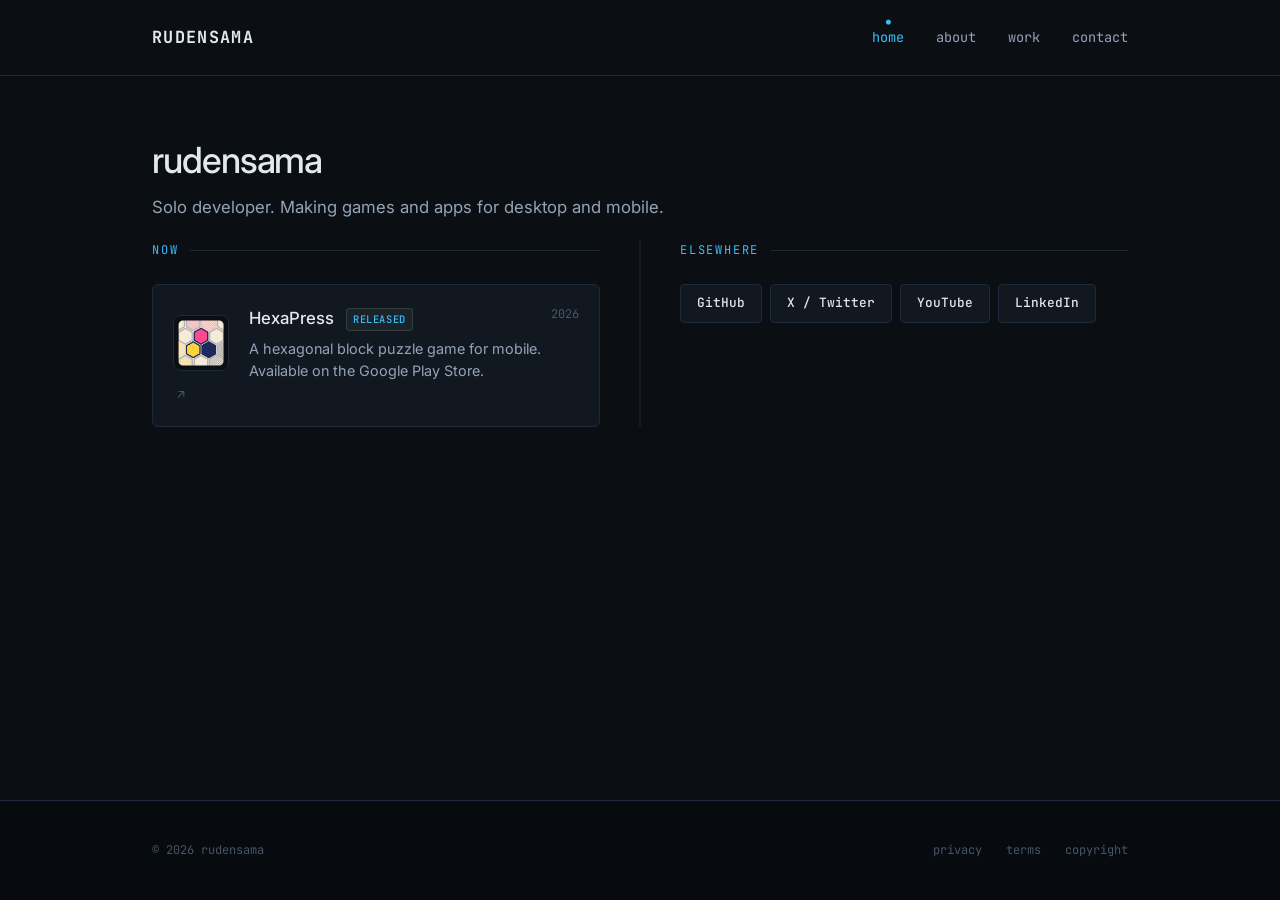
==== commit 9c2536f8: "Match home social buttons to contact page style" ====
--- a/index.html
+++ b/index.html
@@ -57,38 +57,11 @@
       <div class="grid-col">
         <section>
           <div class="section-title">elsewhere</div>
-          <div class="list">
-            <a href="https://github.com/Rudensama" class="list-item" target="_blank" rel="noopener">
-              <div class="list-item-header">
-                <span class="item-title">GitHub</span>
-                <span class="item-meta">@Rudensama</span>
-              </div>
-              <div class="item-desc">Source code repositories, projects, and contributions.</div>
-            </a>
-            
-            <a href="https://x.com/Rudensama" class="list-item" target="_blank" rel="noopener">
-              <div class="list-item-header">
-                <span class="item-title">X / Twitter</span>
-                <span class="item-meta">@Rudensama</span>
-              </div>
-              <div class="item-desc">Logs of my daily progress, thoughts, and announcements.</div>
-            </a>
-            
-            <a href="https://www.youtube.com/@Rudensama" class="list-item" target="_blank" rel="noopener">
-              <div class="list-item-header">
-                <span class="item-title">YouTube</span>
-                <span class="item-meta">@Rudensama</span>
-              </div>
-              <div class="item-desc">Development logs, gameplay reveals, and tech showcases.</div>
-            </a>
-            
-            <a href="https://www.linkedin.com/in/sod-erdene-byambatogtokh-0b4773265/" class="list-item" target="_blank" rel="noopener">
-              <div class="list-item-header">
-                <span class="item-title">LinkedIn</span>
-                <span class="item-meta">Erdenee</span>
-              </div>
-              <div class="item-desc">Professional workspace networking and profile.</div>
-            </a>
+          <div class="social-links">
+            <a href="https://github.com/Rudensama" class="btn" target="_blank" rel="noopener">GitHub</a>
+            <a href="https://x.com/Rudensama" class="btn" target="_blank" rel="noopener">X / Twitter</a>
+            <a href="https://www.youtube.com/@Rudensama" class="btn" target="_blank" rel="noopener">YouTube</a>
+            <a href="https://www.linkedin.com/in/sod-erdene-byambatogtokh-0b4773265/" class="btn" target="_blank" rel="noopener">LinkedIn</a>
           </div>
         </section>
       </div>
--- a/assets/css/style.css
+++ b/assets/css/style.css
@@ -469,6 +469,17 @@
   color: var(--text);
 }
 
+/* Social link buttons (small inline) */
+.social-links {
+  display: flex;
+  flex-wrap: wrap;
+  gap: 0.5rem;
+}
+
+.social-links .btn {
+  margin-top: 0;
+}
+
 /* Support guidelines */
 .checklist {
   list-style: none;
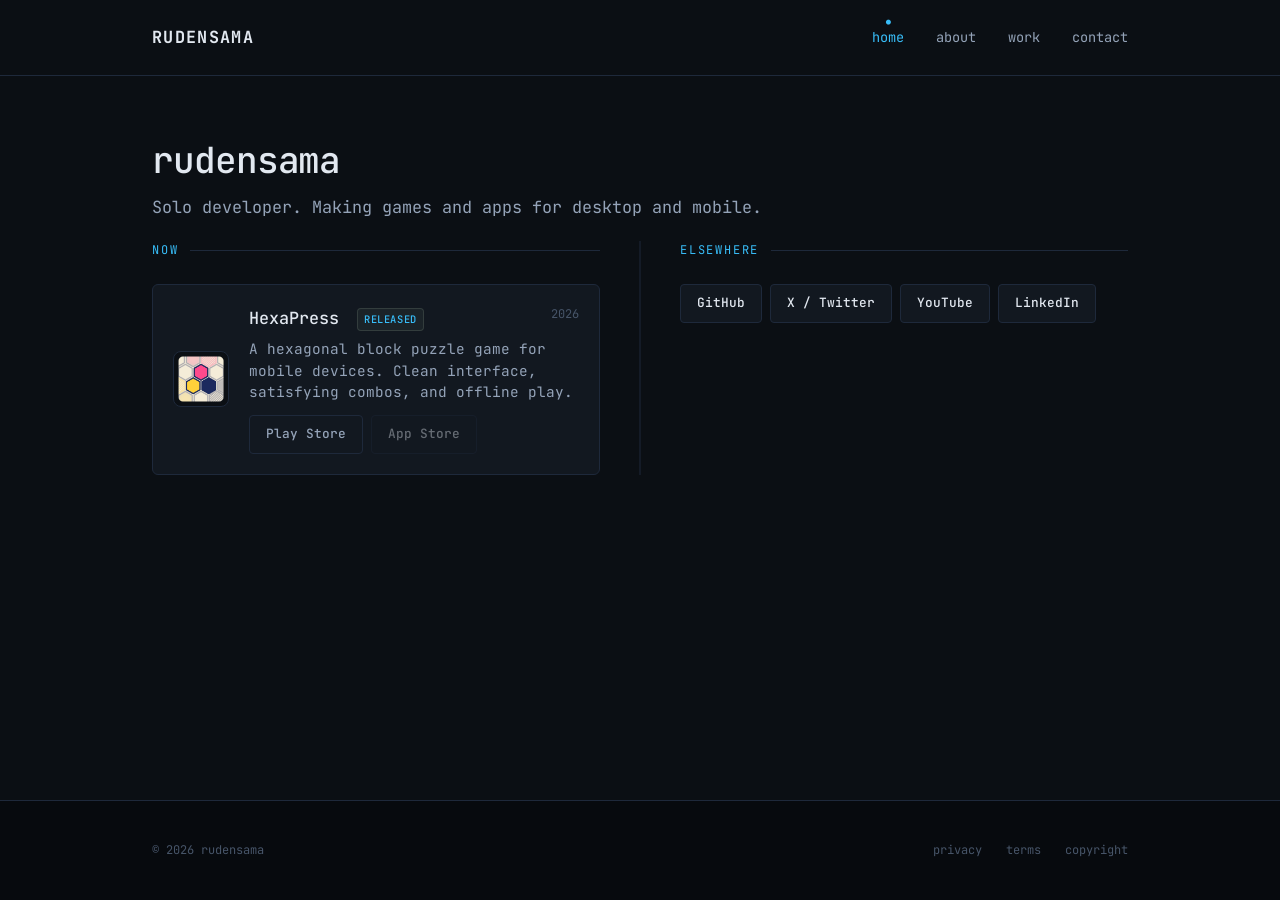
==== commit 55f78adc: "Match home project card to work page style, add disabled App Store button" ====
--- a/index.html
+++ b/index.html
@@ -37,7 +37,7 @@
         <section>
           <div class="section-title">now</div>
           <div class="list">
-            <a href="https://play.google.com/store/apps/details?id=rudensama.game.hexapress" class="list-item" target="_blank" rel="noopener">
+            <div class="list-item">
               <div class="list-item-content">
                 <img class="list-item-icon" src="assets/img/hexapress-icon.webp" alt="HexaPress icon" width="56" height="56" />
                 <div class="list-item-text">
@@ -45,10 +45,14 @@
                     <span class="item-title">HexaPress <span class="badge badge-live">released</span></span>
                     <span class="item-meta">2026</span>
                   </div>
-                  <div class="item-desc">A hexagonal block puzzle game for mobile. Available on the Google Play Store.</div>
+                  <div class="item-desc">A hexagonal block puzzle game for mobile devices. Clean interface, satisfying combos, and offline play.</div>
+                  <div class="btn-group">
+                    <a class="btn btn-secondary" href="https://play.google.com/store/apps/details?id=rudensama.game.hexapress" target="_blank" rel="noopener">Play Store</a>
+                    <a class="btn" disabled aria-disabled="true" style="opacity:0.4;pointer-events:none;cursor:not-allowed;" href="#">App Store</a>
+                  </div>
                 </div>
               </div>
-            </a>
+            </div>
           </div>
         </section>
       </div>
--- a/assets/css/style.css
+++ b/assets/css/style.css
@@ -13,7 +13,7 @@
   --accent-dim: #0284c7;
   --accent-faint: rgba(56, 189, 248, 0.05);
   --maxw: 1040px;
-  --font: 'Inter', -apple-system, BlinkMacSystemFont, "Segoe UI", Roboto, sans-serif;
+  --font: 'JetBrains Mono', ui-monospace, "SF Mono", Menlo, Monaco, Consolas, monospace;
   --font-mono: 'JetBrains Mono', ui-monospace, "SF Mono", Menlo, Monaco, Consolas, monospace;
   --transition: all 0.25s cubic-bezier(0.16, 1, 0.3, 1);
 }
@@ -469,6 +469,18 @@
   color: var(--text);
 }
 
+/* Button group (inline row) */
+.btn-group {
+  display: flex;
+  flex-wrap: wrap;
+  gap: 0.5rem;
+  margin-top: 0.75rem;
+}
+
+.btn-group .btn {
+  margin-top: 0;
+}
+
 /* Social link buttons (small inline) */
 .social-links {
   display: flex;
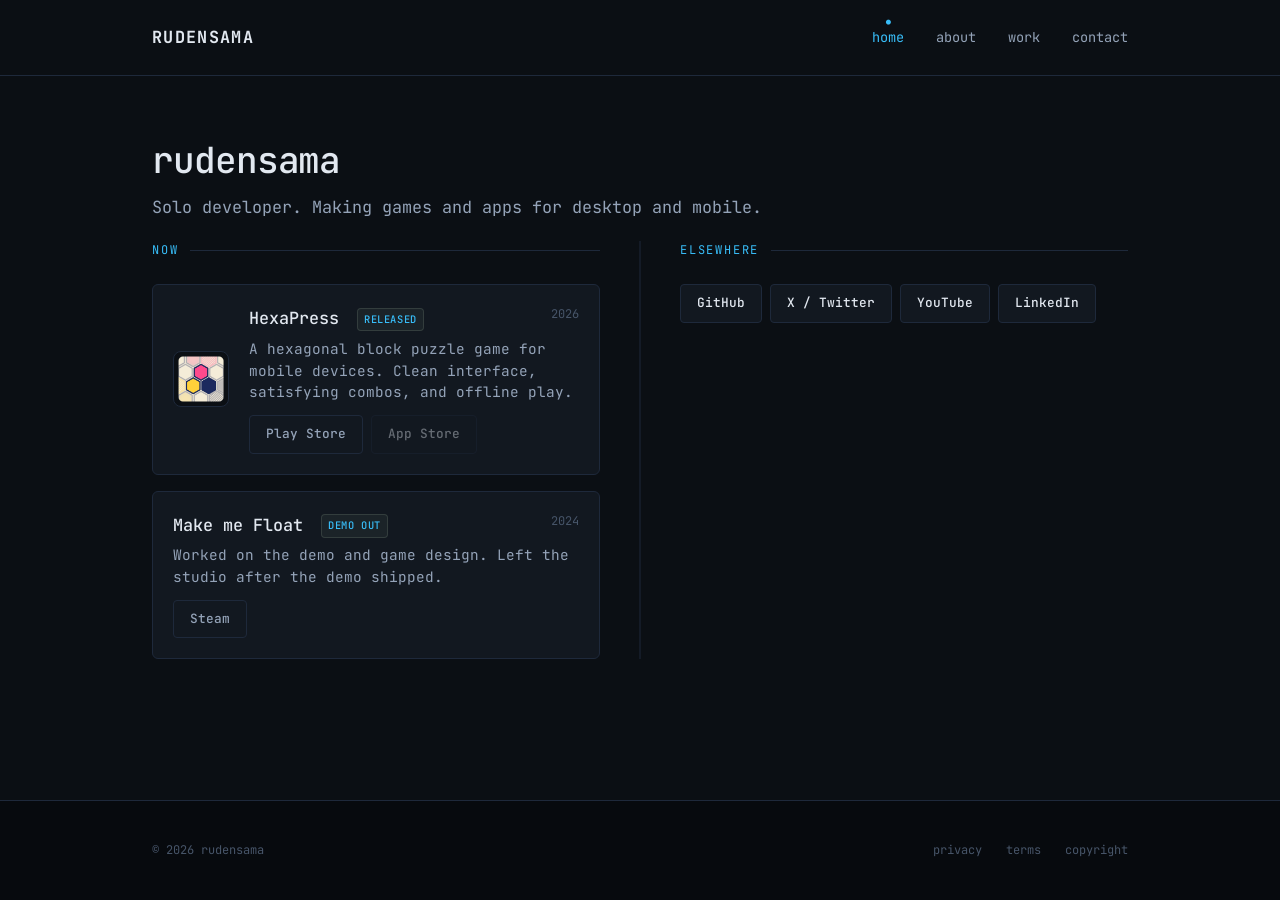
==== commit beff315a: "Add Make me Float project with Steam link below HexaPress" ====
--- a/index.html
+++ b/index.html
@@ -53,6 +53,20 @@
                 </div>
               </div>
             </div>
+            <div class="list-item">
+              <div class="list-item-content">
+                <div class="list-item-text">
+                  <div class="list-item-header">
+                    <span class="item-title">Make me Float <span class="badge badge-live">demo out</span></span>
+                    <span class="item-meta">2024</span>
+                  </div>
+                  <div class="item-desc">Worked on the demo and game design. Left the studio after the demo shipped.</div>
+                  <div class="btn-group">
+                    <a class="btn btn-secondary" href="https://store.steampowered.com/app/2165530/Make_me_Float/" target="_blank" rel="noopener">Steam</a>
+                  </div>
+                </div>
+              </div>
+            </div>
           </div>
         </section>
       </div>
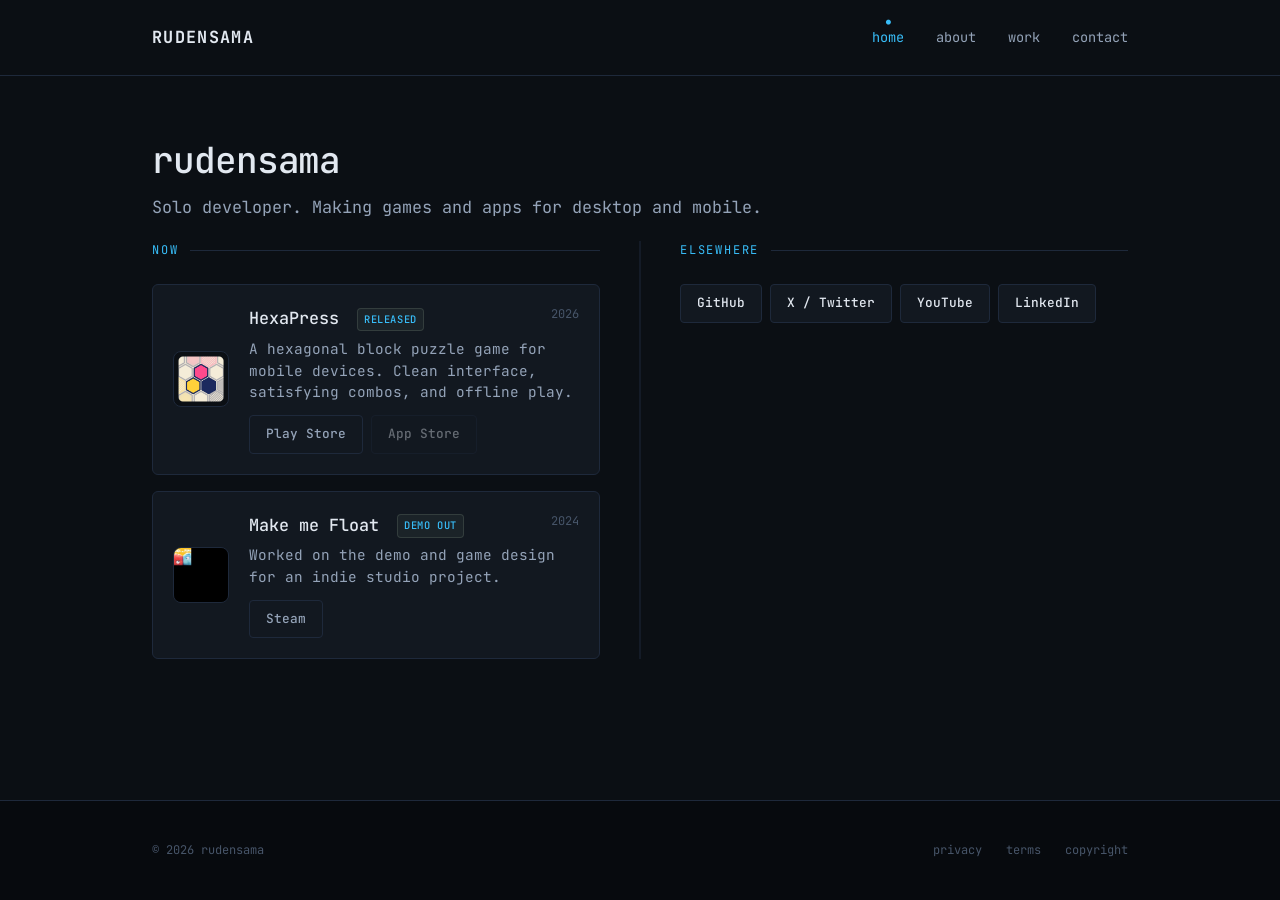
==== commit d3bd5b2f: "Add mmf_header icon, update Make me Float description" ====
--- a/index.html
+++ b/index.html
@@ -55,12 +55,13 @@
             </div>
             <div class="list-item">
               <div class="list-item-content">
+                <img class="list-item-icon" src="assets/img/mmf_header.jpg" alt="Make me Float icon" width="56" height="56" />
                 <div class="list-item-text">
                   <div class="list-item-header">
                     <span class="item-title">Make me Float <span class="badge badge-live">demo out</span></span>
                     <span class="item-meta">2024</span>
                   </div>
-                  <div class="item-desc">Worked on the demo and game design. Left the studio after the demo shipped.</div>
+                  <div class="item-desc">Worked on the demo and game design for an indie studio project.</div>
                   <div class="btn-group">
                     <a class="btn btn-secondary" href="https://store.steampowered.com/app/2165530/Make_me_Float/" target="_blank" rel="noopener">Steam</a>
                   </div>
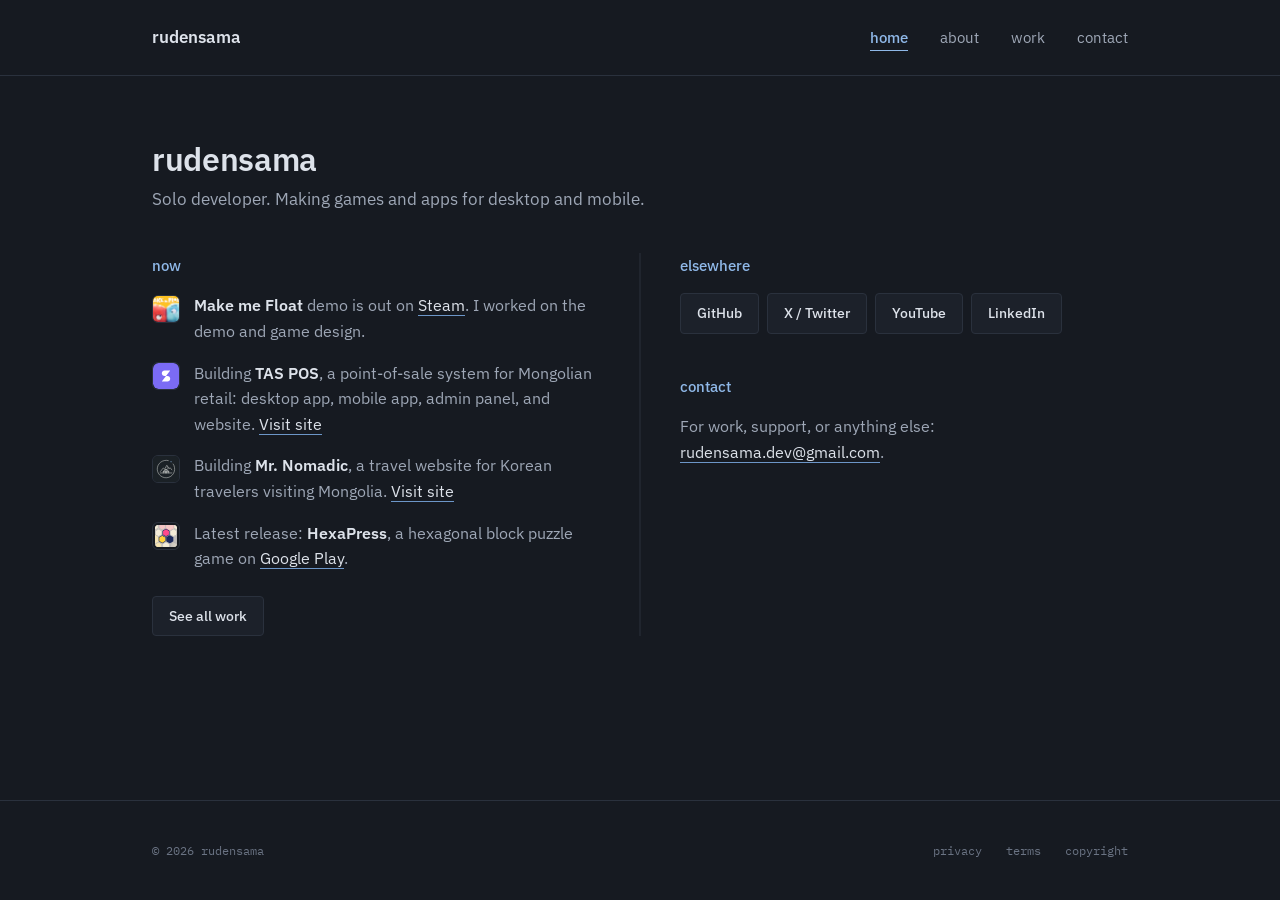
==== commit 748d2019: "Clean up site styling, add Mr. Nomadic, rework home page - Softer dark palette, IBM Plex Sans, plain" ====
--- a/index.html
+++ b/index.html
@@ -5,7 +5,7 @@
   <meta name="viewport" content="width=device-width, initial-scale=1.0" />
   <title>rudensama</title>
   <meta name="description" content="rudensama — solo developer making games and apps." />
-  <meta name="theme-color" content="#0b0f14" />
+  <meta name="theme-color" content="#161a21" />
   <link rel="icon" type="image/svg+xml" href="assets/img/favicon.svg" />
   <link rel="stylesheet" href="assets/css/style.css" />
 </head>
@@ -25,54 +25,38 @@
 </header>
 
 <main>
-  <div class="container fade-in">
+  <div class="container">
     <div class="intro-block">
       <h1>rudensama</h1>
       <p>Solo developer. Making games and apps for desktop and mobile.</p>
     </div>
-    
+
     <div class="main-grid">
-      <!-- Column 1: Featured Work / Now -->
       <div class="grid-col">
         <section>
           <div class="section-title">now</div>
-          <div class="list">
-            <div class="list-item">
-              <div class="list-item-content">
-                <img class="list-item-icon" src="assets/img/hexapress-icon.webp" alt="HexaPress icon" width="56" height="56" />
-                <div class="list-item-text">
-                  <div class="list-item-header">
-                    <span class="item-title">HexaPress <span class="badge badge-live">released</span></span>
-                    <span class="item-meta">2026</span>
-                  </div>
-                  <div class="item-desc">A hexagonal block puzzle game for mobile devices. Clean interface, satisfying combos, and offline play.</div>
-                  <div class="btn-group">
-                    <a class="btn btn-secondary" href="https://play.google.com/store/apps/details?id=rudensama.game.hexapress" target="_blank" rel="noopener">Play Store</a>
-                    <a class="btn" disabled aria-disabled="true" style="opacity:0.4;pointer-events:none;cursor:not-allowed;" href="#">App Store</a>
-                  </div>
-                </div>
-              </div>
-            </div>
-            <div class="list-item">
-              <div class="list-item-content">
-                <img class="list-item-icon" src="assets/img/mmf_header.jpg" alt="Make me Float icon" width="56" height="56" />
-                <div class="list-item-text">
-                  <div class="list-item-header">
-                    <span class="item-title">Make me Float <span class="badge badge-live">demo out</span></span>
-                    <span class="item-meta">2024</span>
-                  </div>
-                  <div class="item-desc">Worked on the demo and game design for an indie studio project.</div>
-                  <div class="btn-group">
-                    <a class="btn btn-secondary" href="https://store.steampowered.com/app/2165530/Make_me_Float/" target="_blank" rel="noopener">Steam</a>
-                  </div>
-                </div>
-              </div>
-            </div>
-          </div>
+          <ul class="now-list">
+            <li>
+              <img src="assets/img/mmf_header.jpg" alt="" width="28" height="28" />
+              <span><strong>Make me Float</strong> demo is out on <a href="https://store.steampowered.com/app/2165530/Make_me_Float/" target="_blank" rel="noopener">Steam</a>. I worked on the demo and game design.</span>
+            </li>
+            <li>
+              <img src="assets/img/tas-app-icon.svg" alt="" width="28" height="28" />
+              <span>Building <strong>TAS POS</strong>, a point-of-sale system for Mongolian retail: desktop app, mobile app, admin panel, and website. <a href="https://tas.mn" target="_blank" rel="noopener">Visit site</a></span>
+            </li>
+            <li>
+              <img src="assets/img/mr-nomadic-logo.svg" alt="" width="28" height="28" />
+              <span>Building <strong>Mr. Nomadic</strong>, a travel website for Korean travelers visiting Mongolia. <a href="https://rudensama.github.io/mrnomadic/" target="_blank" rel="noopener">Visit site</a></span>
+            </li>
+            <li>
+              <img src="assets/img/hexapress-icon.webp" alt="" width="28" height="28" />
+              <span>Latest release: <strong>HexaPress</strong>, a hexagonal block puzzle game on <a href="https://play.google.com/store/apps/details?id=rudensama.game.hexapress" target="_blank" rel="noopener">Google Play</a>.</span>
+            </li>
+          </ul>
+          <a class="btn" href="work.html">See all work</a>
         </section>
       </div>
-      
-      <!-- Column 2: Else / Connections -->
+
       <div class="grid-col">
         <section>
           <div class="section-title">elsewhere</div>
@@ -82,6 +66,10 @@
             <a href="https://www.youtube.com/@Rudensama" class="btn" target="_blank" rel="noopener">YouTube</a>
             <a href="https://www.linkedin.com/in/sod-erdene-byambatogtokh-0b4773265/" class="btn" target="_blank" rel="noopener">LinkedIn</a>
           </div>
+        </section>
+        <section>
+          <div class="section-title">contact</div>
+          <p>For work, support, or anything else: <a data-email href="contact.html">email</a>.</p>
         </section>
       </div>
     </div>
--- a/assets/css/style.css
+++ b/assets/css/style.css
@@ -1,21 +1,22 @@
-@import url('https://fonts.googleapis.com/css2?family=Inter:ital,opsz,wght@0,14..32,100..900;1,14..32,100..900&family=JetBrains+Mono:ital,wght@0,100..800;1,100..800&display=swap');
+@import url('https://fonts.googleapis.com/css2?family=IBM+Plex+Sans:wght@400;500;600&family=IBM+Plex+Mono:wght@400;500&display=swap');
 
 :root {
-  --bg: #0b0f14;
-  --bg-elev: #121820;
-  --bg-hover: #1a222d;
-  --text: #e2e8f0;
-  --text-dim: #94a3b8;
-  --text-faint: #475569;
-  --border: #1e293b;
-  --border-hover: #334155;
-  --accent: #38bdf8;
-  --accent-dim: #0284c7;
-  --accent-faint: rgba(56, 189, 248, 0.05);
+  --bg: #161a21;
+  --bg-elev: #1c212a;
+  --bg-hover: #232934;
+  --text: #dde2ea;
+  --text-dim: #9ea7b6;
+  --text-faint: #6a7383;
+  --border: #2a313d;
+  --border-hover: #3d4757;
+  --accent: #8fb8e8;
+  --accent-dim: #6c96c8;
+  --accent-faint: rgba(143, 184, 232, 0.07);
   --maxw: 1040px;
-  --font: 'JetBrains Mono', ui-monospace, "SF Mono", Menlo, Monaco, Consolas, monospace;
-  --font-mono: 'JetBrains Mono', ui-monospace, "SF Mono", Menlo, Monaco, Consolas, monospace;
-  --transition: all 0.25s cubic-bezier(0.16, 1, 0.3, 1);
+  --font: 'IBM Plex Sans', system-ui, -apple-system, "Segoe UI", sans-serif;
+  --font-mono: 'IBM Plex Mono', ui-monospace, Consolas, Menlo, monospace;
+  --transition: color 0.18s, border-color 0.18s, background-color 0.18s, transform 0.18s;
+  --ease: cubic-bezier(0.2, 0.7, 0.2, 1);
 }
 
 *, *::before, *::after {
@@ -33,8 +34,8 @@
   background: var(--bg);
   color: var(--text);
   font-family: var(--font);
-  font-size: 15px;
-  line-height: 1.625;
+  font-size: 16px;
+  line-height: 1.6;
   min-height: 100vh;
   display: flex;
   flex-direction: column;
@@ -46,8 +47,8 @@
 /* Typography */
 h1, h2, h3 {
   color: var(--text);
-  font-weight: 500;
-  letter-spacing: -0.02em;
+  font-weight: 600;
+  letter-spacing: -0.01em;
 }
 
 p {
@@ -74,27 +75,13 @@
 a {
   color: var(--text);
   text-decoration: none;
-  border-bottom: 1px solid var(--border);
+  border-bottom: 1px solid var(--accent-dim);
   transition: var(--transition);
 }
 
 a:hover {
   color: var(--accent);
   border-bottom-color: var(--accent);
-}
-
-a[target="_blank"]::after {
-  content: "\2197";
-  display: inline-block;
-  margin-left: 0.25em;
-  color: var(--text-faint);
-  font-size: 0.85em;
-  transition: var(--transition);
-}
-
-a[target="_blank"]:hover::after {
-  color: var(--accent);
-  transform: translate(1px, -1px);
 }
 
 /* Layout */
@@ -161,11 +148,8 @@
 }
 
 .brand {
-  font-family: var(--font-mono);
-  font-weight: 700;
+  font-weight: 600;
   font-size: 1.05rem;
-  letter-spacing: 0.08em;
-  text-transform: uppercase;
   color: var(--text);
   border: none;
 }
@@ -184,46 +168,20 @@
 }
 
 .nav-links a {
-  font-family: var(--font-mono);
-  font-size: 0.85rem;
-  text-transform: lowercase;
+  font-size: 0.95rem;
   color: var(--text-dim);
   border: none;
   position: relative;
   padding: 0.25rem 0;
 }
 
-.nav-links a::after {
-  content: '';
-  position: absolute;
-  bottom: 0;
-  left: 0;
-  width: 0;
-  height: 1px;
-  background: var(--accent);
-  transition: var(--transition);
-}
-
 .nav-links a:hover {
   color: var(--text);
-}
-
-.nav-links a:hover::after {
-  width: 100%;
 }
 
 .nav-links a.active {
   color: var(--accent);
-}
-
-.nav-links a.active::before {
-  content: '●';
-  font-size: 0.5rem;
-  position: absolute;
-  top: -0.5rem;
-  left: 50%;
-  transform: translateX(-50%);
-  color: var(--accent);
+  font-weight: 500;
 }
 
 .nav-toggle {
@@ -264,30 +222,17 @@
   .nav-links.open {
     display: flex;
   }
-  .nav-links a.active::before {
-    display: none;
-  }
-  .nav-links a.active::after {
-    content: '';
-    position: absolute;
-    bottom: 0;
-    left: 0;
-    width: 1rem;
-    height: 1px;
-    background: var(--accent);
-  }
 }
 
 /* Intro block */
 .intro-block {
-  margin-bottom: 1rem;
+  margin-bottom: 2.5rem;
 }
 
 .intro-block h1 {
-  font-size: 2.25rem;
-  line-height: 1.15;
-  margin-bottom: 0.75rem;
-  letter-spacing: -0.03em;
+  font-size: 2rem;
+  line-height: 1.2;
+  margin-bottom: 0.5rem;
 }
 
 .intro-block p {
@@ -298,22 +243,10 @@
 
 /* Sections */
 .section-title {
-  font-family: var(--font-mono);
-  font-size: 0.75rem;
-  text-transform: uppercase;
-  letter-spacing: 0.15em;
+  font-size: 0.95rem;
+  font-weight: 500;
   color: var(--accent);
-  margin-bottom: 1.5rem;
-  display: flex;
-  align-items: center;
-  gap: 0.75rem;
-}
-
-.section-title::after {
-  content: '';
-  flex: 1;
-  height: 1px;
-  background: var(--border);
+  margin-bottom: 1rem;
 }
 
 /* Dynamic Cards / Lists */
@@ -332,25 +265,14 @@
   background: var(--bg-elev);
   padding: 1.25rem;
   border-radius: 6px;
-  transition: var(--transition);
   text-decoration: none;
   color: inherit;
 }
 
-.list-item:hover {
-  border-color: var(--accent);
-  background: var(--bg-hover);
-  transform: translateY(-2px);
-}
-
-.list-item:hover .item-title {
-  color: var(--accent);
-}
-
 .list-item-content {
   display: flex;
-  gap: 1.25rem;
-  align-items: center;
+  gap: 1rem;
+  align-items: flex-start;
 }
 
 .list-item-icon {
@@ -364,10 +286,6 @@
   transition: var(--transition);
 }
 
-.list-item:hover .list-item-icon {
-  border-color: var(--accent);
-}
-
 .list-item-text {
   flex: 1;
 }
@@ -382,7 +300,7 @@
 
 .item-title {
   font-size: 1.05rem;
-  font-weight: 500;
+  font-weight: 600;
   color: var(--text);
   transition: var(--transition);
 }
@@ -395,36 +313,60 @@
 }
 
 .item-desc {
-  font-size: 0.9rem;
-  color: var(--text-dim);
-  line-height: 1.5;
+  font-size: 0.95rem;
+  color: var(--text-dim);
+  line-height: 1.55;
+}
+
+/* Home: short "now" lines */
+.now-list {
+  list-style: none;
+  display: flex;
+  flex-direction: column;
+  gap: 1rem;
+  margin-bottom: 0.75rem;
+}
+
+.now-list li {
+  display: flex;
+  gap: 0.85rem;
+  align-items: flex-start;
+  color: var(--text-dim);
+}
+
+.now-list img {
+  width: 28px;
+  height: 28px;
+  border-radius: 6px;
+  border: 1px solid var(--border);
+  object-fit: cover;
+  flex-shrink: 0;
+  margin-top: 0.1rem;
+}
+
+.now-list strong {
+  color: var(--text);
+  font-weight: 600;
 }
 
 /* Badges */
 .badge {
-  display: inline-block;
-  font-family: var(--font-mono);
-  font-size: 0.65rem;
-  font-weight: 500;
-  text-transform: uppercase;
-  letter-spacing: 0.05em;
-  padding: 0.15rem 0.4rem;
-  border-radius: 4px;
-  border: 1px solid transparent;
+  font-size: 0.8rem;
+  font-weight: 400;
   margin-left: 0.5rem;
-  vertical-align: middle;
+  white-space: nowrap;
 }
 
 .badge-live {
-  background: rgba(143, 168, 143, 0.08);
-  color: var(--accent);
-  border-color: rgba(143, 168, 143, 0.2);
+  color: #8fc9a4;
 }
 
 .badge-soon {
-  background: rgba(80, 90, 80, 0.08);
-  color: var(--text-dim);
-  border-color: rgba(80, 90, 80, 0.2);
+  color: #d9bb7e;
+}
+
+.badge-cancelled {
+  color: #c99a9a;
 }
 
 /* Buttons (DRY implementation) */
@@ -433,8 +375,7 @@
   align-items: center;
   justify-content: center;
   gap: 0.5rem;
-  font-family: var(--font-mono);
-  font-size: 0.8rem;
+  font-size: 0.875rem;
   font-weight: 500;
   color: var(--text);
   background: var(--bg-elev);
@@ -447,14 +388,10 @@
   margin-top: 0.75rem;
 }
 
-.btn::after {
-  content: none !important; /* Prevent external link arrow on buttons */
-}
-
 .btn:hover {
-  color: var(--bg);
-  background: var(--accent);
-  border-color: var(--accent);
+  color: var(--accent);
+  background: var(--bg-hover);
+  border-color: var(--accent-dim);
 }
 
 .btn-secondary {
@@ -464,8 +401,8 @@
 }
 
 .btn-secondary:hover {
-  background: var(--bg-elev);
-  border-color: var(--accent);
+  background: var(--bg-hover);
+  border-color: var(--border-hover);
   color: var(--text);
 }
 
@@ -510,11 +447,10 @@
 }
 
 .checklist li::before {
-  content: '→';
+  content: '–';
   position: absolute;
   left: 0;
-  color: var(--accent);
-  font-family: var(--font-mono);
+  color: var(--text-faint);
 }
 
 /* Legal Pages Styling (Sticky Symmetrical Layout) */
@@ -552,8 +488,7 @@
 }
 
 .legal-toc a {
-  font-family: var(--font-mono);
-  font-size: 0.8rem;
+  font-size: 0.9rem;
   color: var(--text-dim);
   border: none;
 }
@@ -570,14 +505,6 @@
   display: flex;
   align-items: center;
   gap: 0.5rem;
-}
-
-.legal-content h2::before {
-  content: '#';
-  color: var(--accent-dim);
-  font-family: var(--font-mono);
-  font-weight: 400;
-  font-size: 0.9em;
 }
 
 .legal-content h3 {
@@ -607,7 +534,7 @@
   border-top: 1px solid var(--border);
   padding: 2.5rem 0;
   margin-top: auto;
-  background: #070a0e;
+  background: var(--bg);
 }
 
 .footer-row {
@@ -639,16 +566,6 @@
   color: var(--accent);
 }
 
-/* Animations */
-@keyframes fadeIn {
-  from { opacity: 0; transform: translateY(8px); }
-  to { opacity: 1; transform: translateY(0); }
-}
-
-.fade-in {
-  animation: fadeIn 0.4s cubic-bezier(0.16, 1, 0.3, 1) forwards;
-}
-
 /* Selection and Focus */
 ::selection {
   background: var(--accent);
@@ -661,3 +578,97 @@
   outline-offset: 3px;
   border-radius: 4px;
 }
+
+/* Motion */
+@view-transition {
+  navigation: auto;
+}
+
+@keyframes rise {
+  from { opacity: 0; transform: translateY(14px); }
+  to { opacity: 1; transform: none; }
+}
+
+.reveal {
+  opacity: 0;
+}
+
+.reveal.in {
+  opacity: 1;
+  animation: rise 0.55s var(--ease) var(--d, 0ms) backwards;
+}
+
+/* Cards: quiet lift, icon nudges */
+.list-item {
+  transition: border-color 0.2s, background-color 0.2s, transform 0.25s var(--ease);
+}
+
+.list-item:hover {
+  border-color: var(--accent-dim);
+  transform: translateY(-2px);
+}
+
+.list-item-icon {
+  transition: transform 0.3s var(--ease);
+}
+
+.list-item:hover .list-item-icon {
+  transform: scale(1.06) rotate(-2deg);
+}
+
+.now-list img {
+  transition: transform 0.3s var(--ease);
+}
+
+.now-list li:hover img {
+  transform: scale(1.12) rotate(-3deg);
+}
+
+/* Buttons: lift on hover, press on click */
+.btn:hover {
+  transform: translateY(-1px);
+}
+
+.btn:active {
+  transform: translateY(0) scale(0.97);
+}
+
+/* Nav: underline draws in from the left */
+.nav-links a {
+  background: linear-gradient(currentColor, currentColor) no-repeat 0 100% / 0 1px;
+  transition: color 0.18s, background-size 0.25s var(--ease);
+}
+
+.nav-links a:hover,
+.nav-links a.active {
+  background-size: 100% 1px;
+}
+
+/* Mobile menu drops in */
+@keyframes drop {
+  from { opacity: 0; transform: translateY(-6px); }
+  to { opacity: 1; transform: none; }
+}
+
+.nav-links.open {
+  animation: drop 0.2s var(--ease);
+}
+
+@media (prefers-reduced-motion: reduce) {
+  @view-transition {
+    navigation: none;
+  }
+
+  *, *::before, *::after {
+    animation: none !important;
+    transition: none !important;
+  }
+
+  .reveal {
+    opacity: 1;
+  }
+
+  html {
+    scroll-behavior: auto;
+  }
+}
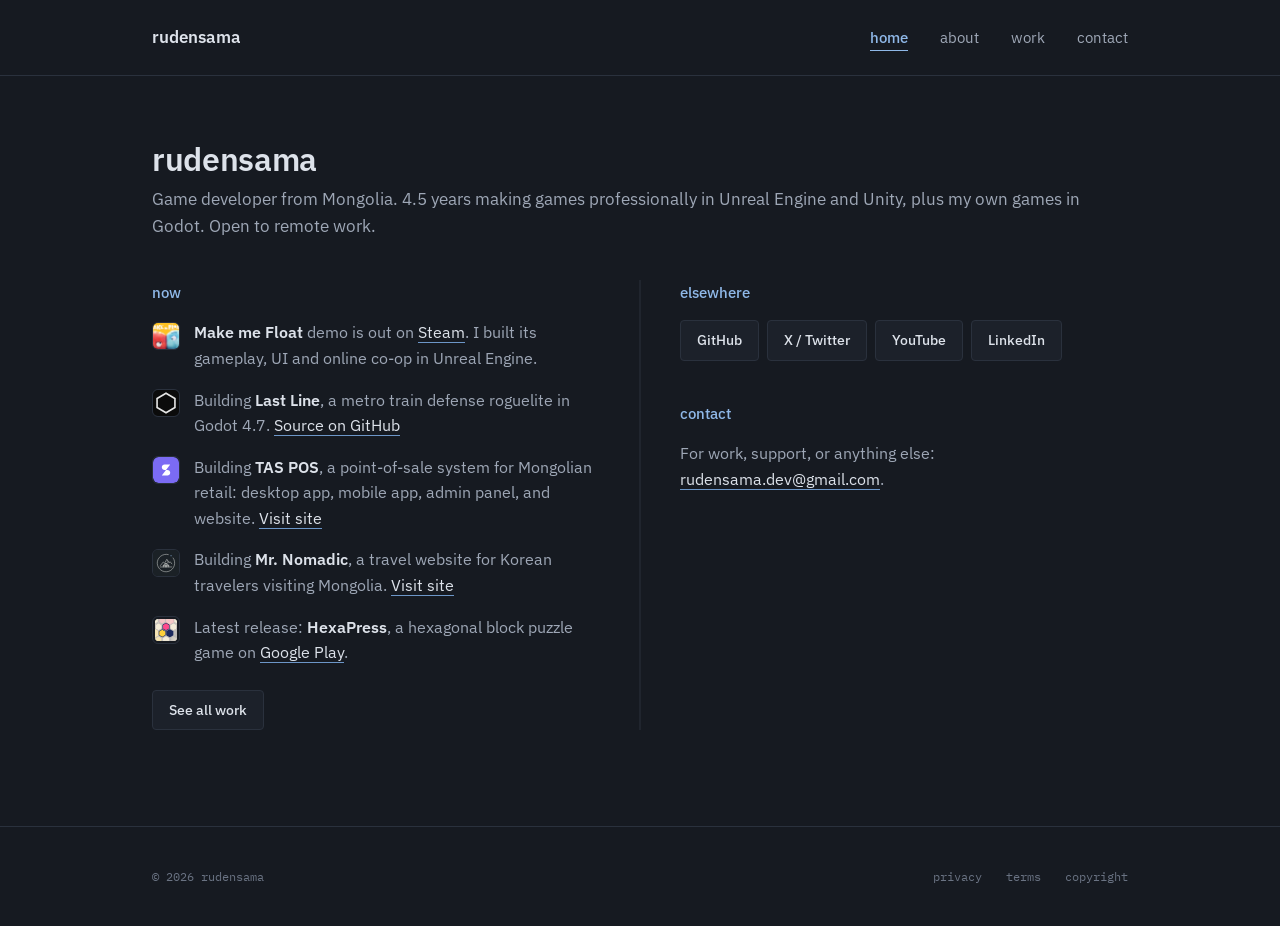
==== commit 8e3a827f: "Update portfolio for job applications" ====
--- a/index.html
+++ b/index.html
@@ -4,7 +4,7 @@
   <meta charset="UTF-8" />
   <meta name="viewport" content="width=device-width, initial-scale=1.0" />
   <title>rudensama</title>
-  <meta name="description" content="rudensama — solo developer making games and apps." />
+  <meta name="description" content="Sod-Erdene Byambatogtokh (rudensama) — game developer working in Unreal Engine, Unity and Godot." />
   <meta name="theme-color" content="#161a21" />
   <link rel="icon" type="image/svg+xml" href="assets/img/favicon.svg" />
   <link rel="stylesheet" href="assets/css/style.css" />
@@ -28,7 +28,7 @@
   <div class="container">
     <div class="intro-block">
       <h1>rudensama</h1>
-      <p>Solo developer. Making games and apps for desktop and mobile.</p>
+      <p>Game developer from Mongolia. 4.5 years making games professionally in Unreal Engine and Unity, plus my own games in Godot. Open to remote work.</p>
     </div>
 
     <div class="main-grid">
@@ -38,7 +38,11 @@
           <ul class="now-list">
             <li>
               <img src="assets/img/mmf_header.jpg" alt="" width="28" height="28" />
-              <span><strong>Make me Float</strong> demo is out on <a href="https://store.steampowered.com/app/2165530/Make_me_Float/" target="_blank" rel="noopener">Steam</a>. I worked on the demo and game design.</span>
+              <span><strong>Make me Float</strong> demo is out on <a href="https://store.steampowered.com/app/2165530/Make_me_Float/" target="_blank" rel="noopener">Steam</a>. I built its gameplay, UI and online co-op in Unreal Engine.</span>
+            </li>
+            <li>
+              <img src="assets/img/favicon.svg" alt="" width="28" height="28" />
+              <span>Building <strong>Last Line</strong>, a metro train defense roguelite in Godot 4.7. <a href="https://github.com/Rudensama/last-line" target="_blank" rel="noopener">Source on GitHub</a></span>
             </li>
             <li>
               <img src="assets/img/tas-app-icon.svg" alt="" width="28" height="28" />
